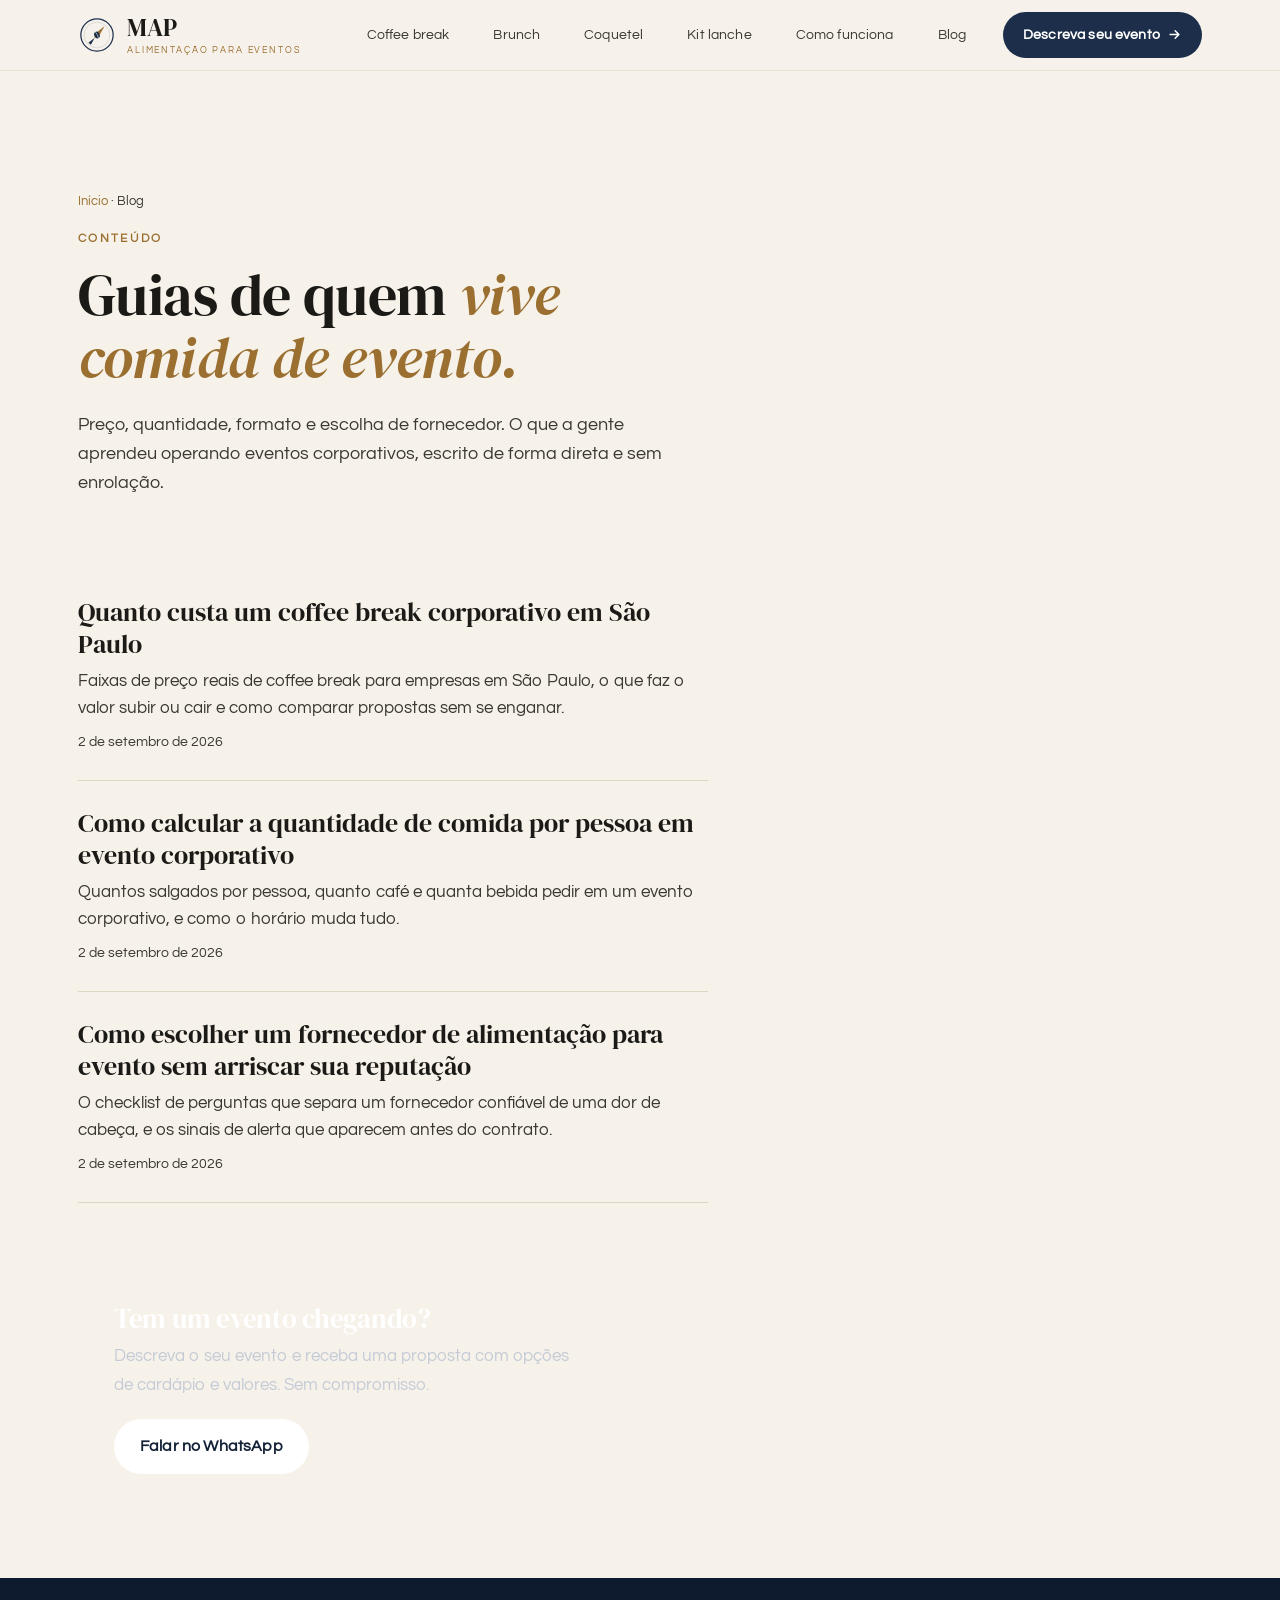
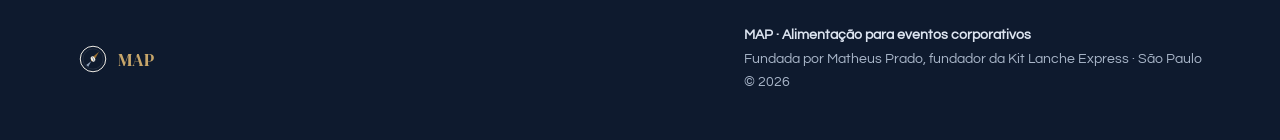
==== blog.html @ 5efb05eb "Add files via upload" ====
<!DOCTYPE html>
<html lang="pt-BR">
<head>
<meta charset="UTF-8" />
<meta name="viewport" content="width=device-width, initial-scale=1" />
<title>Blog | MAP Alimentação para Eventos</title>
<meta name="description" content="Guias práticos sobre alimentação para eventos corporativos: preços, quantidades, escolha de fornecedor e formatos de serviço." />
<link rel="canonical" href="https://mapalimentacao.com.br/blog.html" />
<meta name="robots" content="index,follow,max-image-preview:large" />
<meta name="geo.region" content="BR-SP" /><meta name="geo.placename" content="São Paulo" />
<meta property="og:type" content="website" />
<meta property="og:site_name" content="MAP Alimentação para Eventos" />
<meta property="og:locale" content="pt_BR" />
<meta property="og:url" content="https://mapalimentacao.com.br/blog.html" />
<meta property="og:title" content="Blog | MAP Alimentação para Eventos" />
<meta property="og:description" content="Guias práticos sobre alimentação para eventos corporativos: preços, quantidades, escolha de fornecedor e formatos de serviço." />
<meta property="og:image" content="https://mapalimentacao.com.br/og-cover.jpg" />
<meta name="twitter:card" content="summary_large_image" />
<link rel="icon" href="/favicon.svg" type="image/svg+xml">
<link rel="alternate icon" href="/favicon-32.png" sizes="32x32">
<link rel="apple-touch-icon" href="/apple-touch-icon.png">
<meta name="theme-color" content="#1C2E4A">
<link rel="preconnect" href="https://fonts.googleapis.com"><link rel="preconnect" href="https://fonts.gstatic.com" crossorigin>
<link href="https://fonts.googleapis.com/css2?family=DM+Serif+Display:ital@0;1&family=Questrial&display=swap" rel="stylesheet">
<link rel="stylesheet" href="/styles.css">
<style>
/* ---- páginas internas ---- */
.pg-hero{padding:120px 0 54px;background:var(--paper);}
.pg-hero .eyebrow{display:block;margin-bottom:16px;}
.pg-title{font-family:var(--display);font-weight:400;font-size:clamp(2.2rem,4.6vw,3.6rem);line-height:1.08;color:var(--ink);max-width:20ch;}
.pg-title i{font-style:italic;color:var(--brass);}
.pg-lead{margin-top:22px;font-size:1.1rem;line-height:1.65;color:var(--ink-soft);max-width:62ch;}
.pg-body{padding:10px 0 70px;}
.prose{max-width:70ch;}
.prose h2{font-family:var(--display);font-weight:400;font-size:1.9rem;color:var(--ink);margin:44px 0 12px;}
.prose h3{font-size:1.15rem;color:var(--ink);margin:28px 0 8px;font-weight:600;}
.prose p{margin:0 0 14px;line-height:1.75;color:var(--ink-soft);}
.prose ul{margin:0 0 16px;padding-left:0;list-style:none;}
.prose li{position:relative;padding-left:22px;margin-bottom:8px;line-height:1.65;color:var(--ink-soft);}
.prose li:before{content:'';position:absolute;left:3px;top:11px;width:5px;height:5px;border-radius:50%;background:var(--brass);}
.prose strong{color:var(--ink);font-weight:600;}
.prose table{width:100%;border-collapse:collapse;margin:18px 0 22px;font-size:.95rem;}
.prose th,.prose td{border:1px solid var(--line);padding:10px 12px;text-align:left;}
.prose th{background:var(--kraft);color:var(--ink);font-size:.8rem;letter-spacing:.06em;text-transform:uppercase;}
.callout{background:var(--kraft);border-left:3px solid var(--brass);border-radius:4px;padding:18px 20px;margin:22px 0;}
.callout p{margin:0;color:var(--ink);}
.gal{display:grid;grid-template-columns:1fr 1fr 1fr;gap:12px;margin:26px 0 6px;}
.gal img{width:100%;aspect-ratio:4/5;object-fit:cover;border-radius:6px;display:block;}
.cta-band{background:var(--navy);border-radius:8px;padding:34px 36px;margin:40px 0 0;color:#F4F1EA;}
.cta-band h3{font-family:var(--display);font-weight:400;font-size:1.7rem;color:#fff;margin-bottom:8px;}
.cta-band p{color:#C4CBD6;margin-bottom:18px;max-width:52ch;}
.faq{margin-top:14px;}
.faq details{border-bottom:1px solid var(--line);padding:14px 0;}
.faq summary{cursor:pointer;font-weight:600;color:var(--ink);list-style:none;font-size:1.02rem;}
.faq summary::-webkit-details-marker{display:none;}
.faq summary:before{content:'+';color:var(--brass);margin-right:10px;font-weight:700;}
.faq details[open] summary:before{content:'–';}
.faq p{margin:10px 0 0;color:var(--ink-soft);line-height:1.7;}
.crumb{font-size:.82rem;color:var(--ink-soft);margin-bottom:18px;}
.crumb a{color:var(--brass);text-decoration:none;}
.cards3{display:grid;grid-template-columns:1fr 1fr 1fr;gap:16px;margin-top:26px;}
.pcard{border:1px solid var(--line);border-radius:8px;padding:22px;background:var(--paper-2);text-decoration:none;display:block;transition:.15s;}
.pcard:hover{border-color:var(--brass);transform:translateY(-2px);}
.pcard .pk{font-size:.72rem;letter-spacing:.14em;text-transform:uppercase;color:var(--brass);font-weight:600;}
.pcard .pt{font-family:var(--display);font-size:1.3rem;color:var(--ink);margin:6px 0 8px;}
.pcard .pd{font-size:.92rem;color:var(--ink-soft);line-height:1.55;}
.post-meta{font-size:.85rem;color:var(--ink-soft);margin-top:10px;}
.post-list{margin-top:8px;}
.post-item{border-bottom:1px solid var(--line);padding:26px 0;}
.post-item a{text-decoration:none;}
.post-item .pt{font-family:var(--display);font-size:1.6rem;color:var(--ink);line-height:1.25;}
.post-item .pd{color:var(--ink-soft);margin-top:8px;line-height:1.6;}
@media(max-width:820px){.cards3,.gal{grid-template-columns:1fr;}.gal{grid-template-columns:1fr 1fr;}}
</style>

</head>
<body>
<header class="nav">
  <div class="wrap nav__in">
    <a class="brand" href="/"><svg class="maplogo" width="38" height="38" viewBox="-40 -40 80 80" xmlns="http://www.w3.org/2000/svg" aria-hidden="true"><circle r="34" fill="none" stroke="#1C2E4A" stroke-width="2.6"/><circle r="27" fill="none" stroke="#1C2E4A" stroke-width="0.8" opacity=".3"/><g transform="rotate(40)"><path d="M0 -25 L5.2 3 L0 7.4 L-5.2 3 Z" fill="#9A6F30"/><path d="M0 7.4 L3.4 24 L-3.4 24 Z" fill="#1C2E4A"/></g><g transform="rotate(-28)"><ellipse rx="5.4" ry="7.4" fill="#1C2E4A"/><path d="M0 -6.6 Q1.8 0 0 6.6" stroke="#F6F2EA" stroke-width="1.2" fill="none"/></g></svg><span class="brand__txt"><span class="brand__ph">MAP</span><span class="brand__tagline">Alimentação para eventos</span></span></a><nav class="nav__links"><a href="/coffee-break-corporativo.html">Coffee break</a><a href="/brunch-corporativo.html">Brunch</a><a href="/coquetel-corporativo.html">Coquetel</a><a href="/kit-lanche-para-eventos.html">Kit lanche</a><a href="/como-funciona.html">Como funciona</a><a href="/blog.html">Blog</a></nav>
    <a class="btn" href="/#contato"><span class="nav__cta-label">Descreva seu evento</span><svg class="arw" width="15" height="15" viewBox="0 0 24 24" fill="none" stroke="currentColor" stroke-width="2.4" stroke-linecap="round" stroke-linejoin="round"><path d="M5 12h14M13 6l6 6-6 6"/></svg></a>
  </div>
</header>
<main id="top">
<section class="pg-hero"><div class="wrap">
  <div class="crumb"><a href="/">Início</a> · Blog</div>
  <span class="eyebrow">Conteúdo</span>
  <h1 class="pg-title">Guias de quem <i>vive comida de evento.</i></h1>
  <p class="pg-lead">Preço, quantidade, formato e escolha de fornecedor. O que a gente aprendeu operando eventos corporativos, escrito de forma direta e sem enrolação.</p>
</div></section>
<section class="pg-body"><div class="wrap"><div class="prose">
<div class="post-list"><div class="post-item"><a href="/blog/quanto-custa-coffee-break-corporativo.html">
<div class="pt">Quanto custa um coffee break corporativo em São Paulo</div>
<div class="pd">Faixas de preço reais de coffee break para empresas em São Paulo, o que faz o valor subir ou cair e como comparar propostas sem se enganar.</div>
<div class="post-meta">2 de setembro de 2026</div></a></div><div class="post-item"><a href="/blog/quantidade-de-comida-por-pessoa-evento.html">
<div class="pt">Como calcular a quantidade de comida por pessoa em evento corporativo</div>
<div class="pd">Quantos salgados por pessoa, quanto café e quanta bebida pedir em um evento corporativo, e como o horário muda tudo.</div>
<div class="post-meta">2 de setembro de 2026</div></a></div><div class="post-item"><a href="/blog/como-escolher-fornecedor-alimentacao-evento.html">
<div class="pt">Como escolher um fornecedor de alimentação para evento sem arriscar sua reputação</div>
<div class="pd">O checklist de perguntas que separa um fornecedor confiável de uma dor de cabeça, e os sinais de alerta que aparecem antes do contrato.</div>
<div class="post-meta">2 de setembro de 2026</div></a></div></div>
<div class="cta-band">
  <h3>Tem um evento chegando?</h3>
  <p>Descreva o seu evento e receba uma proposta com opções de cardápio e valores. Sem compromisso.</p>
  <a class="btn btn--light" href="https://wa.me/5511950827474?text=Ol%C3%A1%21%20Quero%20uma%20proposta%20de%20alimenta%C3%A7%C3%A3o%20para%20evento." target="_blank" rel="noopener">Falar no WhatsApp</a>
</div>
</div></div></section>
</main>
<footer class="foot">
  <div class="wrap foot__in">
    <div><div class="foot__brand" style="display:flex;align-items:center;gap:10px"><svg class="maplogo" width="30" height="30" viewBox="-40 -40 80 80" xmlns="http://www.w3.org/2000/svg" aria-hidden="true"><circle r="34" fill="none" stroke="#F4F1EA" stroke-width="2.6"/><circle r="27" fill="none" stroke="#F4F1EA" stroke-width="0.8" opacity=".3"/><g transform="rotate(40)"><path d="M0 -25 L5.2 3 L0 7.4 L-5.2 3 Z" fill="#9A6F30"/><path d="M0 7.4 L3.4 24 L-3.4 24 Z" fill="#8fa0b8"/></g><g transform="rotate(-28)"><ellipse rx="5.4" ry="7.4" fill="#F4F1EA"/><path d="M0 -6.6 Q1.8 0 0 6.6" stroke="#1C2E4A" stroke-width="1.2" fill="none"/></g></svg><span>MAP</span></div></div>
    <div class="foot__meta">
      <b>MAP · Alimentação para eventos corporativos</b><br/>
      Fundada por Matheus Prado, fundador da Kit Lanche Express &middot; São Paulo<br/>
      &copy; 2026
    </div>
  </div>
</footer>
</body></html>
---- styles.css ----
:root{
    --ink:#1B1A16;
    --ink-soft:#3A382F;
    --paper:#F6F2EA;
    --paper-2:#FBF9F4;
    --green:#1C2E4A;
    --green-deep:#142238;
    --pine:#142238;
    --pine-2:#0E1A2E;
    --kraft:#E7DCC8;
    --brass:#9A6F30;
    --brass-lt:#D8B784;
    --line:#DED5C4;
    --line-soft:#E9E1D2;
    --display:"DM Serif Display",Georgia,serif;
    --body:"Questrial",system-ui,-apple-system,Segoe UI,sans-serif;
    --maxw:1180px;
  }

  *{box-sizing:border-box;}
  html{scroll-behavior:smooth;}
  body{
    margin:0;
    font-family:var(--body);
    background:var(--paper);
    color:var(--ink);
    -webkit-font-smoothing:antialiased;
    text-rendering:optimizeLegibility;
    font-size:17px;
    line-height:1.6;
  }
  h1,h2,h3{font-family:var(--display);font-weight:600;line-height:1.05;margin:0;letter-spacing:-.01em;}
  p{margin:0;}
  a{color:inherit;}
  img{display:block;max-width:100%;}

  .wrap{max-width:var(--maxw);margin:0 auto;padding:0 28px;}

  .eyebrow{
    font-family:var(--body);
    font-size:.72rem;
    font-weight:600;
    letter-spacing:.2em;
    text-transform:uppercase;
    color:var(--brass);
  }

  .btn{
    display:inline-flex;align-items:center;gap:.5em;
    font-family:var(--body);font-weight:600;font-size:.98rem;
    background:var(--green);color:#fff;
    padding:15px 26px;border-radius:999px;
    text-decoration:none;border:none;cursor:pointer;
    transition:background .18s ease, transform .18s ease;
    letter-spacing:.01em;
  }
  .btn:hover{background:var(--green-deep);transform:translateY(-1px);}
  .btn:focus-visible{outline:3px solid var(--pine);outline-offset:3px;}
  .btn--ghost{background:transparent;color:var(--ink);border:1.5px solid var(--line);}
  .btn--ghost:hover{background:#fff;border-color:var(--ink);transform:translateY(-1px);}
  .btn--light{background:#fff;color:var(--pine);}
  .btn--light:hover{background:var(--kraft);}
  .btn .arw{transition:transform .18s ease;}
  .btn:hover .arw{transform:translateX(3px);}

  /* NAV */
  .nav{position:sticky;top:0;z-index:50;background:rgba(246,242,234,.86);backdrop-filter:blur(10px);border-bottom:1px solid var(--line-soft);}
  .nav__in{display:flex;align-items:center;justify-content:space-between;height:70px;}
  .brand{font-family:var(--display);font-weight:600;font-size:1.24rem;letter-spacing:-.02em;color:var(--ink);text-decoration:none;}
  .brand b{color:var(--brass);font-weight:600;}
  .nav .btn{padding:11px 20px;font-size:.9rem;}
  @media(max-width:620px){ .nav__cta-label{display:none;} .nav .btn{padding:11px;width:44px;height:44px;justify-content:center;} }

  /* HERO */
  .hero{padding:72px 0 84px;}
  .hero__grid{display:grid;grid-template-columns:1.08fr .92fr;gap:56px;align-items:center;}
  .hero__title{font-size:clamp(2.5rem,5.2vw,4.15rem);font-weight:600;}
  .hero__title .accent{font-style:italic;color:var(--brass);}
  .hero__sub{margin-top:22px;font-size:1.16rem;color:var(--ink-soft);max-width:34ch;line-height:1.5;}
  .hero__cta{margin-top:32px;display:flex;gap:14px;flex-wrap:wrap;align-items:center;}
  .hero__eyebrow{margin-bottom:20px;display:block;}

  .figure{position:relative;}
  .figure__panel{position:absolute;inset:auto 0 0 auto;width:88%;height:92%;background:var(--pine);border-radius:6px;top:8%;right:-14px;}
  .figure__img{position:relative;border-radius:6px;overflow:hidden;box-shadow:0 26px 60px -30px rgba(20,34,56,.55);}
  .figure__img img{width:100%;height:100%;object-fit:cover;object-position:center 22%;aspect-ratio:4/5;}
  .figure__tag{position:absolute;left:-14px;bottom:26px;background:var(--paper-2);border:1px solid var(--line);padding:10px 16px;border-radius:4px;font-size:.8rem;font-weight:600;color:var(--pine);box-shadow:0 12px 30px -18px rgba(0,0,0,.4);z-index:3;}
  .figure__tag span{color:var(--brass);}

  /* STATS LEDGER */
  .ledger{margin-top:46px;border-top:1px solid var(--line);padding-top:24px;display:flex;flex-wrap:wrap;}
  .ledger__cell{flex:1 1 22%;padding-right:18px;position:relative;}
  .ledger__cell + .ledger__cell{padding-left:22px;border-left:1px solid var(--line);}
  .ledger__num{font-family:var(--display);font-size:1.9rem;font-weight:600;color:var(--ink);line-height:1;letter-spacing:-.02em;}
  .ledger__lab{margin-top:8px;font-size:.74rem;font-weight:600;letter-spacing:.08em;text-transform:uppercase;color:var(--ink-soft);}
  @media(max-width:520px){ .ledger{gap:20px 0;border-top:none;padding-top:8px;} .ledger__cell{flex-basis:42%;} .ledger__cell:nth-child(3){border-left:none;padding-left:0;} }

  /* PROBLEMA */
  .problem{background:var(--pine);color:var(--paper);padding:78px 0;}
  .problem__in{max-width:900px;}
  .problem .eyebrow{color:#D8B784;}
  .problem__q{font-family:var(--display);font-size:clamp(1.7rem,3.3vw,2.5rem);font-weight:500;line-height:1.22;margin-top:22px;letter-spacing:-.01em;}
  .problem__q b{color:#fff;font-weight:600;}
  .problem__list{margin-top:30px;display:flex;flex-wrap:wrap;gap:12px;}
  .chip{border:1px solid rgba(255,255,255,.28);color:#E8ECF3;padding:8px 16px;border-radius:999px;font-size:.92rem;font-weight:500;}

  /* COMO FUNCIONA */
  .how{padding:88px 0;}
  .how__grid{display:grid;grid-template-columns:.82fr 1.18fr;gap:60px;align-items:center;}
  .how__figure{position:relative;border-radius:6px;overflow:hidden;box-shadow:0 24px 55px -34px rgba(20,34,56,.5);}
  .how__figure img{width:100%;aspect-ratio:3/4;object-fit:cover;object-position:center 18%;}
  .how__figure::after{content:"";position:absolute;inset:0;background:linear-gradient(180deg,transparent 55%,rgba(20,34,56,.32));}
  .how__head{margin-bottom:8px;}
  .how__title{font-size:clamp(1.9rem,3.4vw,2.6rem);margin-top:14px;}
  .steps{margin-top:34px;display:flex;flex-direction:column;}
  .step{display:grid;grid-template-columns:auto 1fr;gap:22px;padding:22px 0;border-top:1px solid var(--line);align-items:baseline;}
  .step:last-child{border-bottom:1px solid var(--line);}
  .step__n{font-family:var(--display);font-size:1.05rem;font-weight:600;color:var(--brass);letter-spacing:.02em;}
  .step__t{font-family:var(--display);font-size:1.32rem;font-weight:600;line-height:1.2;}
  .step__d{margin-top:6px;color:var(--ink-soft);font-size:1.02rem;}
  .how__close{margin-top:30px;font-family:var(--display);font-style:italic;font-size:1.3rem;color:var(--pine);}

  /* POR QUE */
  .why{background:var(--kraft);padding:84px 0;}
  .why__head{max-width:640px;margin-bottom:44px;}
  .why__title{font-size:clamp(1.9rem,3.4vw,2.6rem);margin-top:14px;}
  .why__title i{font-style:italic;color:var(--brass);}
  .why__grid{display:flex;flex-wrap:wrap;gap:26px;}
  .card{flex:1 1 260px;background:var(--paper-2);border:1px solid var(--line);border-radius:6px;padding:28px 26px;}
  .card__k{font-family:var(--display);font-size:1.55rem;font-weight:600;color:var(--pine);}
  .card__t{margin-top:14px;font-family:var(--display);font-size:1.22rem;font-weight:600;}
  .card__d{margin-top:8px;color:var(--ink-soft);font-size:.98rem;line-height:1.5;}
  @media(max-width:760px){ .why__grid{flex-direction:column;} }

  /* ESCOPO / MENU */
  .scope{padding:88px 0;}
  .scope__grid{display:grid;grid-template-columns:.9fr 1.1fr;gap:56px;align-items:start;}
  .scope__title{font-size:clamp(1.9rem,3.4vw,2.6rem);margin-top:14px;}
  .scope__note{margin-top:22px;color:var(--ink-soft);font-size:1.08rem;line-height:1.55;max-width:38ch;}
  .menu{border-top:2px solid var(--ink);}
  .menu__row{display:flex;align-items:baseline;gap:6px;padding:19px 0;border-bottom:1px solid var(--line);}
  .menu__name{font-family:var(--display);font-size:1.35rem;font-weight:600;white-space:nowrap;}
  .menu__lead{flex:1;border-bottom:2px dotted var(--line);transform:translateY(-5px);}
  .menu__meta{font-size:.82rem;font-weight:600;letter-spacing:.06em;text-transform:uppercase;color:var(--brass);white-space:nowrap;}

  /* CTA FINAL */
  .final{background:var(--pine);color:var(--paper);padding:86px 0;}
  .final__grid{display:grid;grid-template-columns:1fr 1fr;gap:56px;align-items:start;}
  .final .eyebrow{color:#D8B784;}
  .final__title{font-size:clamp(2rem,3.8vw,2.9rem);font-weight:600;margin-top:18px;color:#fff;}
  .final__sub{margin-top:20px;color:#C6D2E4;font-size:1.1rem;max-width:36ch;line-height:1.5;}
  .final__wa{margin-top:30px;}
  .final__proof{margin-top:20px;display:flex;align-items:center;gap:9px;font-size:.92rem;color:#B9C4D8;}
  .final__proof .stars{color:var(--brass-lt);letter-spacing:2px;font-size:1rem;}
  .form{background:rgba(255,255,255,.05);border:1px solid rgba(255,255,255,.16);border-radius:10px;padding:28px;}
  .field{margin-bottom:16px;}
  .field:last-of-type{margin-bottom:22px;}
  .field label{display:block;font-size:.78rem;font-weight:600;letter-spacing:.06em;text-transform:uppercase;color:#B9C4D8;margin-bottom:7px;}
  .field input,.field textarea{
    width:100%;font-family:var(--body);font-size:1rem;color:#fff;
    background:rgba(255,255,255,.04);border:1px solid rgba(255,255,255,.2);
    border-radius:6px;padding:12px 14px;transition:border-color .15s ease,background .15s ease;
  }
  .field input::placeholder,.field textarea::placeholder{color:rgba(255,255,255,.4);}
  .field input:focus,.field textarea:focus{outline:none;border-color:#C7A66A;background:rgba(255,255,255,.08);}
  .field textarea{resize:vertical;min-height:88px;}
  .form .btn{width:100%;justify-content:center;background:#fff;color:var(--pine);}
  .form .btn:hover{background:var(--kraft);}
  .form__hint{margin-top:14px;font-size:.82rem;color:#93A4BE;text-align:center;}

  /* FOOTER */
  .foot{background:var(--pine-2);color:#A9B6C9;padding:46px 0;}
  .foot__in{display:flex;flex-wrap:wrap;gap:18px;justify-content:space-between;align-items:center;}
  .foot__brand{font-family:var(--display);font-size:1.15rem;color:#fff;font-weight:600;}
  .foot__brand span{color:#C7A66A;}
  .foot__meta{font-size:.86rem;line-height:1.7;}
  .foot__meta b{color:#DCE4F0;font-weight:600;}

  /* reveal */
  .rv{opacity:1;transform:none;}
  html.js .rv{opacity:0;transform:translateY(14px);transition:opacity .7s ease,transform .7s ease;}
  html.js .rv.in{opacity:1;transform:none;}

  @media(max-width:900px){
    .hero__grid,.how__grid,.scope__grid,.final__grid{grid-template-columns:1fr;gap:44px;}
    .how__figure{max-width:420px;}
    .hero{padding:52px 0 64px;}
    .figure__tag{left:16px;}
  }
  @media(prefers-reduced-motion:reduce){
    html{scroll-behavior:auto;}
    html.js .rv{opacity:1;transform:none;transition:none;}
    *{transition:none !important;}
  }

  /* founder-led additions */
  .brand{display:flex;align-items:baseline;gap:8px;text-decoration:none;}
  .brand__ph{font-family:var(--display);font-weight:600;font-size:1.22rem;color:var(--ink);letter-spacing:-.02em;}
  .brand__tag{font-family:var(--body);font-size:.6rem;font-weight:600;letter-spacing:.14em;text-transform:uppercase;color:var(--brass);border:1px solid var(--line);padding:2px 7px;border-radius:4px;}
  .hero__by{margin-top:26px;display:flex;align-items:flex-start;gap:11px;font-size:.94rem;color:var(--ink-soft);max-width:46ch;line-height:1.45;}
  .hero__by .dot{width:6px;height:6px;border-radius:50%;background:var(--brass);flex:none;margin-top:7px;}
  .hero__by b{color:var(--ink);font-weight:600;}
  .about{background:var(--kraft);padding:84px 0;}
  .about__grid{display:grid;grid-template-columns:.82fr 1.18fr;gap:54px;align-items:center;}
  .about__figure{position:relative;border-radius:6px;overflow:hidden;box-shadow:0 24px 55px -34px rgba(20,34,56,.5);}
  .about__figure img{width:100%;aspect-ratio:3/4;object-fit:cover;object-position:center 16%;}
  .about__title{font-size:clamp(1.9rem,3.4vw,2.55rem);margin-top:14px;}
  .about__title i{font-style:italic;color:var(--brass);}
  .about__p{margin-top:20px;color:var(--ink-soft);font-size:1.05rem;line-height:1.6;}
  .about .ledger{margin-top:32px;}
  .howx__wrap{max-width:760px;}
  @media(max-width:900px){ .about__grid{grid-template-columns:1fr;gap:40px;} .about__figure{max-width:420px;} }
.hero__title,.brand,.brand__ph,.foot__brand,.problem__q,.step__n,.step__t,.card__k,.card__t,.menu__name,.ledger__num{font-weight:400 !important;}
.nav .brand{display:inline-flex;flex-direction:column;align-items:flex-start;gap:0;line-height:1;text-decoration:none;}.nav .brand__ph{font-family:var(--display);font-weight:400;font-size:1.55rem;color:var(--ink);letter-spacing:.01em;}.nav .brand__tagline{font-family:var(--body);font-size:.58rem;font-weight:500;letter-spacing:.2em;text-transform:uppercase;color:var(--brass);margin-top:6px;white-space:nowrap;}.about__sign{margin-top:24px;font-family:var(--display);font-size:1.4rem;color:var(--ink);}.about__role{margin-top:4px;font-size:.9rem;color:var(--ink-soft);letter-spacing:.01em;}.hero__media{position:relative;}.hero__media::after{content:"";position:absolute;right:-18px;bottom:-18px;width:58%;height:52%;background:#1C2E4A;border-radius:6px;z-index:0;}.carousel{position:relative;z-index:1;border-radius:6px;overflow:hidden;box-shadow:0 26px 60px -34px rgba(20,34,56,.6);aspect-ratio:4/5;background:#0e1622;}.cimg{position:absolute;inset:0;width:100%;height:100%;object-fit:cover;opacity:0;transition:opacity 1.1s ease;}.cimg.is-active{opacity:1;}.cdots{position:absolute;left:0;right:0;bottom:14px;display:flex;justify-content:center;gap:8px;z-index:2;}.cdot{width:7px;height:7px;border-radius:50%;background:rgba(246,242,234,.55);cursor:pointer;transition:background .3s,transform .3s;}.cdot.is-active{background:var(--brass);transform:scale(1.25);}@media(max-width:900px){.hero__media{margin-top:34px;max-width:520px;}}.nav .brand{flex-direction:row;align-items:center;gap:11px;}.brand__txt{display:flex;flex-direction:column;align-items:flex-start;}.maplogo{flex:none;display:block;}.field2{display:grid;grid-template-columns:1fr 1fr;gap:12px;}.form select{width:100%;font:inherit;font-size:.95rem;padding:11px 13px;border-radius:8px;border:1px solid rgba(246,242,234,.22);background:rgba(255,255,255,.06);color:#F4F1EA;appearance:none;}.form select:focus{outline:none;border-color:var(--brass);}.form select option{color:#1f2430;}.form input[type=date]{color-scheme:dark;}@media(max-width:560px){.field2{grid-template-columns:1fr;}}
.nav__links{display:flex;gap:22px;margin-left:auto;margin-right:26px;align-items:center;}.nav__links a{display:inline-block;padding:4px 11px;font-size:.86rem;color:var(--ink-soft);text-decoration:none;letter-spacing:.01em;white-space:nowrap;}.nav__links a:hover{color:var(--brass);}@media(max-width:1000px){.nav__links{display:none;}}

/* ---- páginas internas ---- */
.pg-hero{padding:132px 0 48px;background:var(--paper);}
.pg-hero .eyebrow{display:block;margin-bottom:16px;}
.pg-title{font-family:var(--display);font-weight:400;font-size:clamp(2.2rem,4.6vw,3.6rem);line-height:1.1;color:var(--ink);max-width:26ch;}
.pg-title i{font-style:italic;color:var(--brass);}
.pg-lead{margin-top:22px;font-size:1.1rem;line-height:1.65;color:var(--ink-soft);max-width:62ch;}
.pg-body{padding:10px 0 70px;}
.prose{max-width:70ch;}
.prose h2{font-family:var(--display);font-weight:400;font-size:1.9rem;color:var(--ink);margin:44px 0 12px;}
.prose h3{font-size:1.15rem;color:var(--ink);margin:28px 0 8px;font-weight:600;}
.prose p{margin:0 0 14px;line-height:1.75;color:var(--ink-soft);}
.prose ul{margin:0 0 16px;padding-left:0;list-style:none;}
.prose li{position:relative;padding-left:22px;margin-bottom:8px;line-height:1.65;color:var(--ink-soft);}
.prose li:before{content:'';position:absolute;left:3px;top:11px;width:5px;height:5px;border-radius:50%;background:var(--brass);}
.prose strong{color:var(--ink);font-weight:600;}
.prose table{width:100%;border-collapse:collapse;margin:18px 0 22px;font-size:.95rem;}
.prose th,.prose td{border:1px solid var(--line);padding:10px 12px;text-align:left;}
.prose th{background:var(--kraft);color:var(--ink);font-size:.8rem;letter-spacing:.06em;text-transform:uppercase;}
.callout{background:var(--kraft);border-left:3px solid var(--brass);border-radius:4px;padding:18px 20px;margin:22px 0;}
.callout p{margin:0;color:var(--ink);}
.gal{display:grid;grid-template-columns:1fr 1fr 1fr;gap:12px;margin:26px 0 6px;}
.gal img{width:100%;aspect-ratio:4/5;object-fit:cover;border-radius:6px;display:block;}
.cta-band{background:var(--navy);border-radius:8px;padding:34px 36px;margin:40px 0 0;color:#F4F1EA;}
.cta-band h3{font-family:var(--display);font-weight:400;font-size:1.7rem;color:#fff;margin-bottom:8px;}
.cta-band p{color:#C4CBD6;margin-bottom:18px;max-width:52ch;}
.faq{margin-top:14px;}
.faq details{border-bottom:1px solid var(--line);padding:14px 0;}
.faq summary{cursor:pointer;font-weight:600;color:var(--ink);list-style:none;font-size:1.02rem;}
.faq summary::-webkit-details-marker{display:none;}
.faq summary:before{content:'+';color:var(--brass);margin-right:10px;font-weight:700;}
.faq details[open] summary:before{content:'–';}
.faq p{margin:10px 0 0;color:var(--ink-soft);line-height:1.7;}
.crumb{font-size:.82rem;color:var(--ink-soft);margin-bottom:18px;}
.crumb a{color:var(--brass);text-decoration:none;}
.cards3{display:grid;grid-template-columns:1fr 1fr 1fr;gap:16px;margin-top:26px;}
.pcard{border:1px solid var(--line);border-radius:8px;padding:22px;background:var(--paper-2);text-decoration:none;display:block;transition:.15s;}
.pcard:hover{border-color:var(--brass);transform:translateY(-2px);}
.pcard .pk{font-size:.72rem;letter-spacing:.14em;text-transform:uppercase;color:var(--brass);font-weight:600;}
.pcard .pt{font-family:var(--display);font-size:1.3rem;color:var(--ink);margin:6px 0 8px;}
.pcard .pd{font-size:.92rem;color:var(--ink-soft);line-height:1.55;}
.post-meta{font-size:.85rem;color:var(--ink-soft);margin-top:10px;}
.post-list{margin-top:8px;}
.post-item{border-bottom:1px solid var(--line);padding:26px 0;}
.post-item a{text-decoration:none;}
.post-item .pt{font-family:var(--display);font-size:1.6rem;color:var(--ink);line-height:1.25;}
.post-item .pd{color:var(--ink-soft);margin-top:8px;line-height:1.6;}
@media(max-width:820px){.cards3,.gal{grid-template-columns:1fr;}.gal{grid-template-columns:1fr 1fr;}}
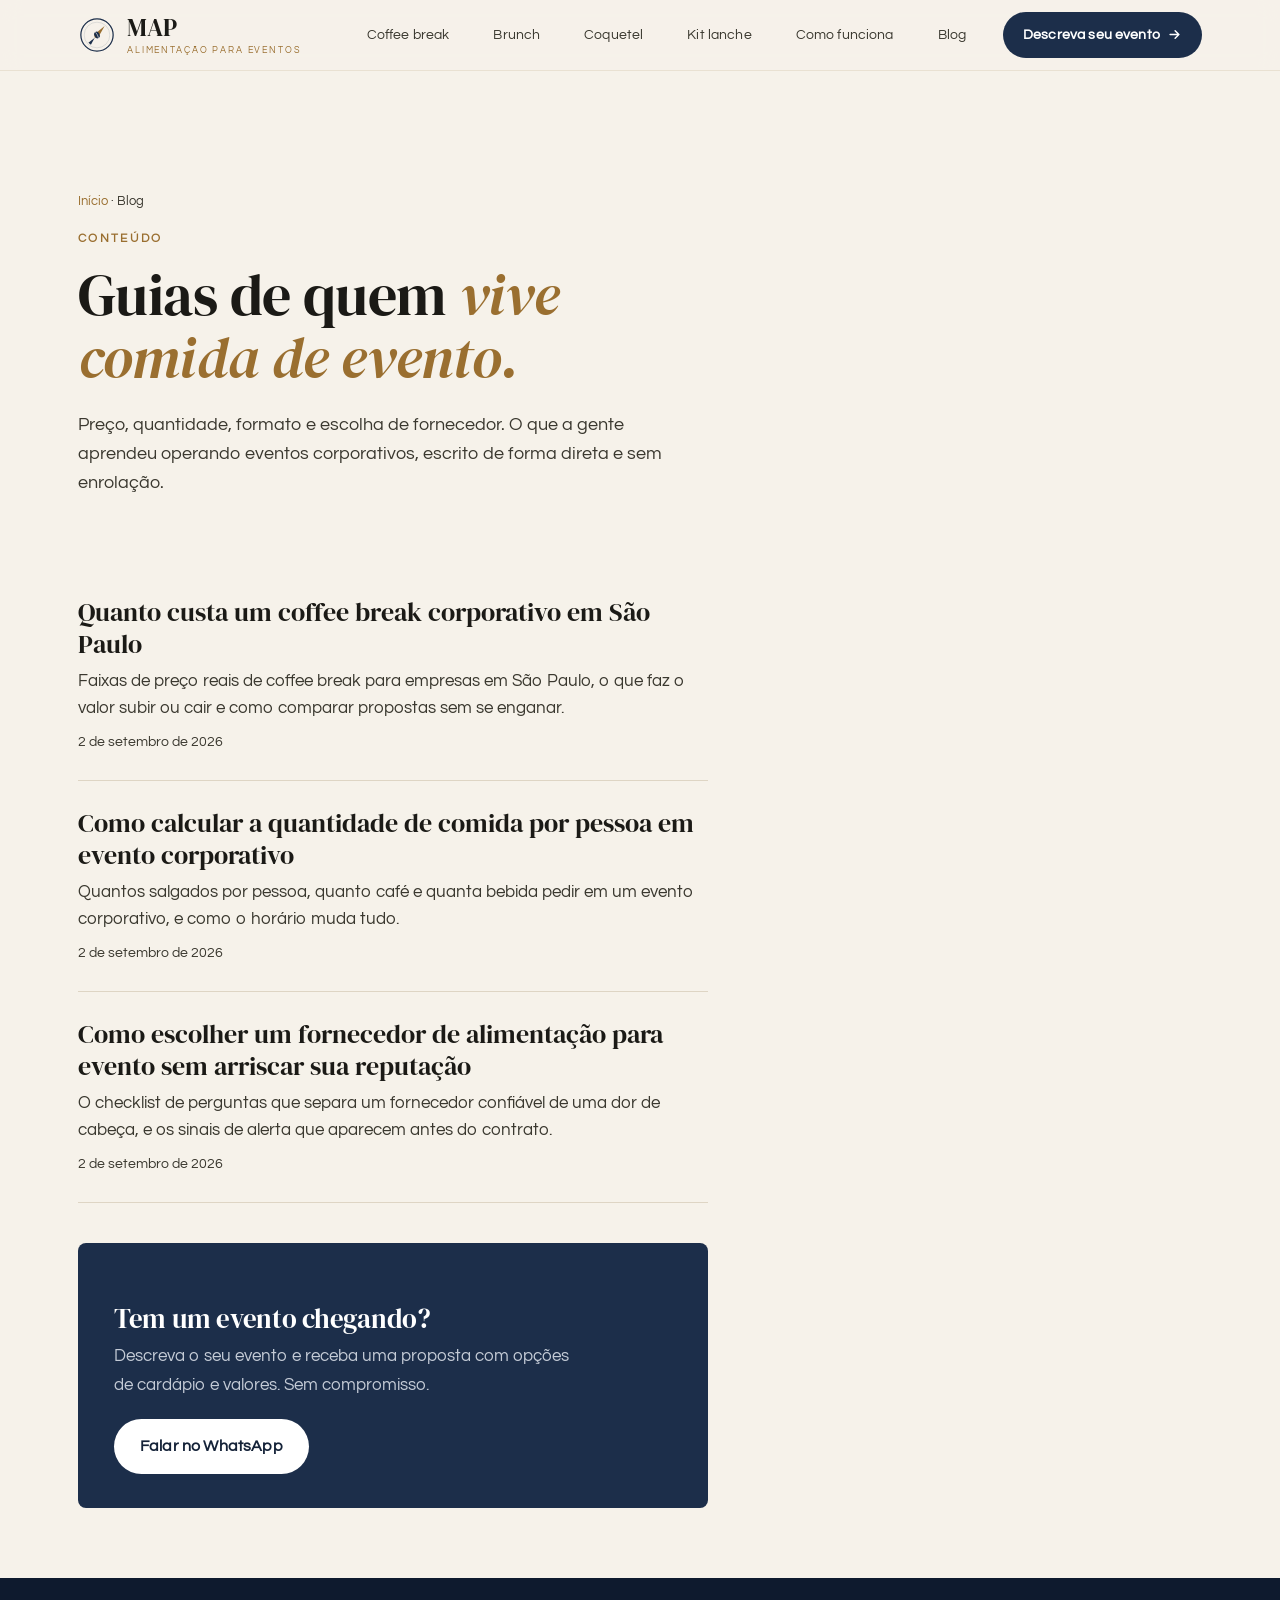
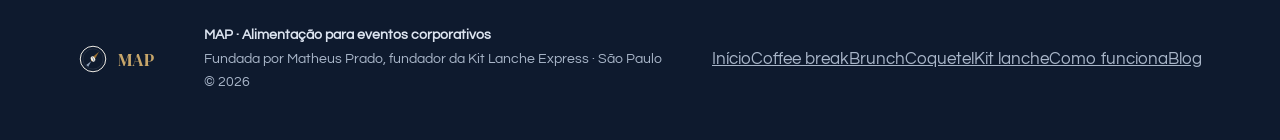
==== commit 17fd4600: "Add files via upload" ====
--- a/blog.html
+++ b/blog.html
@@ -23,7 +23,7 @@
 <link rel="preconnect" href="https://fonts.googleapis.com"><link rel="preconnect" href="https://fonts.gstatic.com" crossorigin>
 <link href="https://fonts.googleapis.com/css2?family=DM+Serif+Display:ital@0;1&family=Questrial&display=swap" rel="stylesheet">
 <link rel="stylesheet" href="/styles.css">
-<style>
+<style>:root{--navy:#1C2E4A;--navy-deep:#142238;}
 /* ---- páginas internas ---- */
 .pg-hero{padding:120px 0 54px;background:var(--paper);}
 .pg-hero .eyebrow{display:block;margin-bottom:16px;}
@@ -114,6 +114,7 @@
       Fundada por Matheus Prado, fundador da Kit Lanche Express &middot; São Paulo<br/>
       &copy; 2026
     </div>
+    <div class="foot__nav"><a href="/">Início</a><a href="/coffee-break-corporativo.html">Coffee break</a><a href="/brunch-corporativo.html">Brunch</a><a href="/coquetel-corporativo.html">Coquetel</a><a href="/kit-lanche-para-eventos.html">Kit lanche</a><a href="/como-funciona.html">Como funciona</a><a href="/blog.html">Blog</a></div>
   </div>
 </footer>
 </body></html>
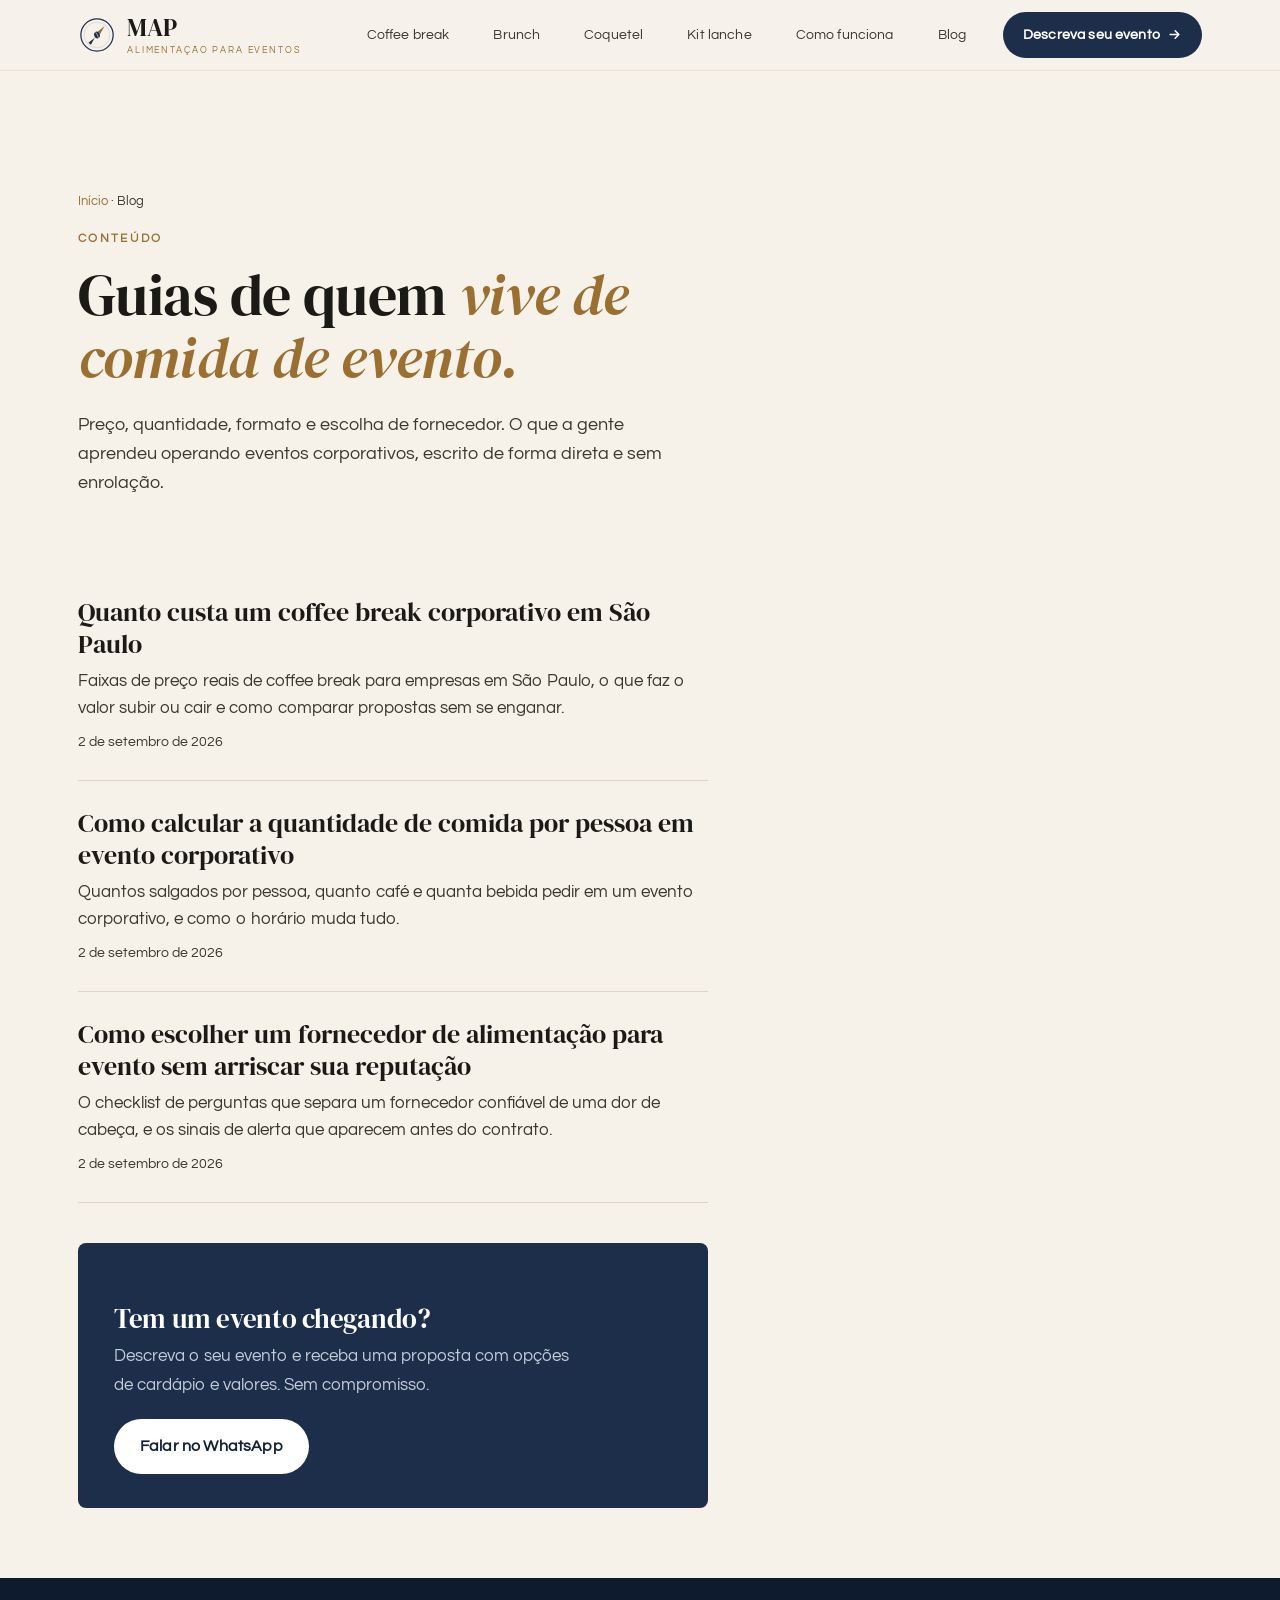
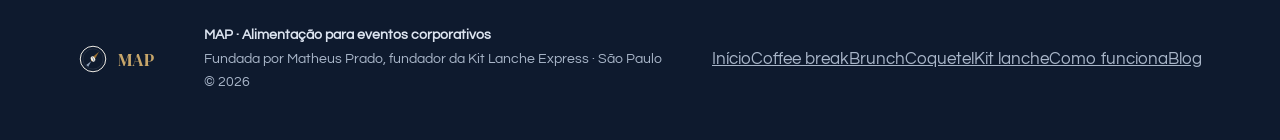
==== commit 8ee98630: "Ajusta titulo do blog para "vive de comida de evento" Co-Authored-By: Claude Opus 5 (1M context) <no" ====
--- a/blog.html
+++ b/blog.html
@@ -85,7 +85,7 @@
 <section class="pg-hero"><div class="wrap">
   <div class="crumb"><a href="/">Início</a> · Blog</div>
   <span class="eyebrow">Conteúdo</span>
-  <h1 class="pg-title">Guias de quem <i>vive comida de evento.</i></h1>
+  <h1 class="pg-title">Guias de quem <i>vive de comida de evento.</i></h1>
   <p class="pg-lead">Preço, quantidade, formato e escolha de fornecedor. O que a gente aprendeu operando eventos corporativos, escrito de forma direta e sem enrolação.</p>
 </div></section>
 <section class="pg-body"><div class="wrap"><div class="prose">
